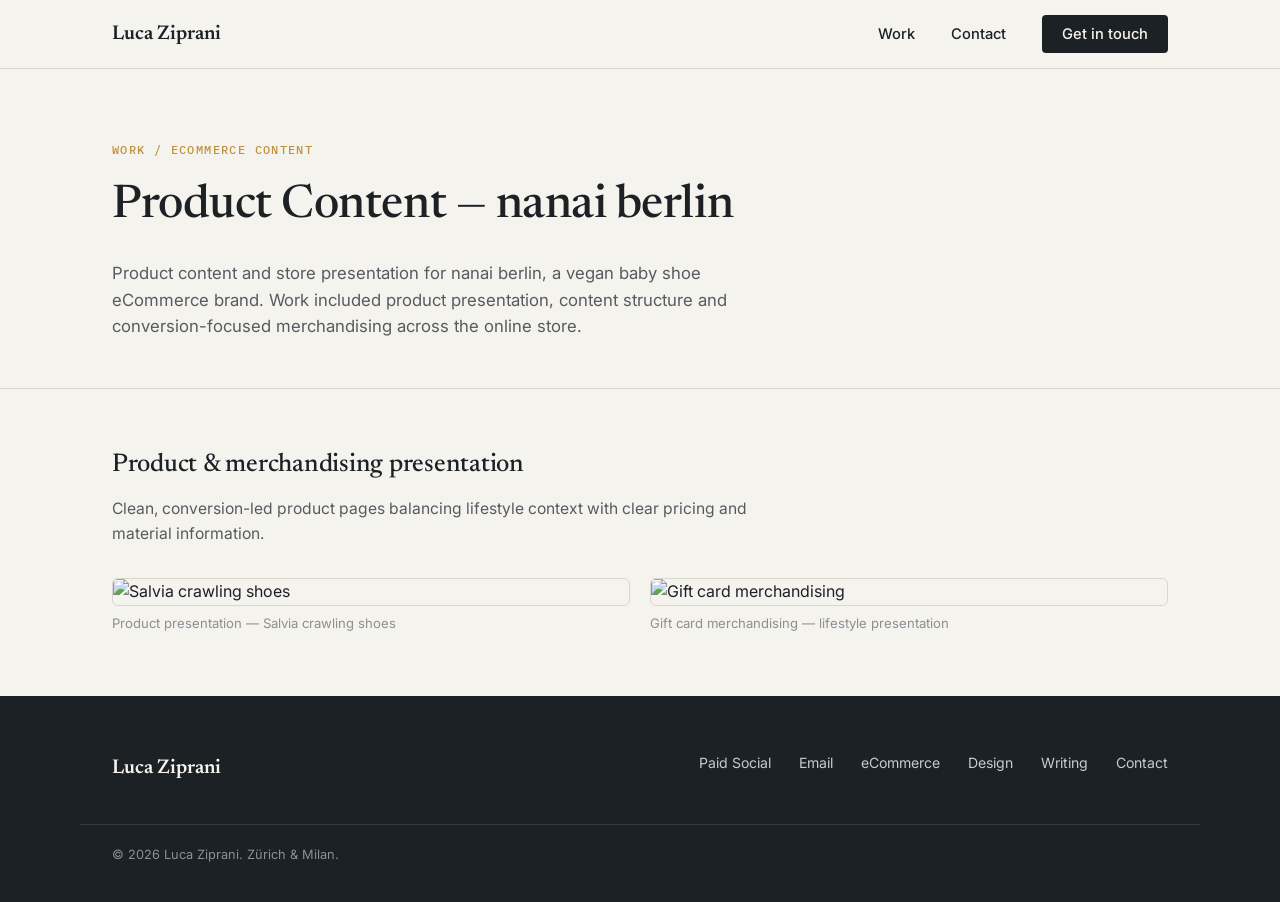
==== work-ecommerce.html @ 85573b86 "Add files via upload" ====
<!DOCTYPE html>
<html lang="en">
<head>
<meta charset="UTF-8">
<meta name="viewport" content="width=device-width, initial-scale=1.0">
<title>eCommerce Content — Luca Ziprani</title>
<link rel="stylesheet" href="style.css">
</head>
<body>

<nav class="nav">
  <div class="nav-inner">
    <a href="index.html" class="logo">Luca Ziprani</a>
    <button class="menu-toggle" id="menuToggle"><span></span><span></span><span></span></button>
    <ul class="nav-links" id="navLinks">
      <li class="has-dropdown">
        <a>Work</a>
        <div class="dropdown">
          <a href="work-paid-social.html">Paid Social</a>
          <a href="work-email.html">Email Marketing</a>
          <a href="work-ecommerce.html">eCommerce Content</a>
          <a href="work-design.html">Design &amp; Editorial</a>
          <a href="work-content.html">Content &amp; Copywriting</a>
        </div>
      </li>
      <li><a href="contact.html">Contact</a></li>
      <li><a href="contact.html" class="nav-cta">Get in touch</a></li>
    </ul>
  </div>
</nav>

<section class="page-hero">
  <div class="container">
    <span class="eyebrow">Work / eCommerce Content</span>
    <h1>Product Content — nanai berlin</h1>
    <p class="lead">Product content and store presentation for nanai berlin, a vegan baby shoe eCommerce brand. Work included product presentation, content structure and conversion-focused merchandising across the online store.</p>
  </div>
</section>

<section class="container">
  <div class="section">
    <h2>Product &amp; merchandising presentation</h2>
    <p class="desc">Clean, conversion-led product pages balancing lifestyle context with clear pricing and material information.</p>
    <div class="img-row cols-2">
      <div class="img-card"><img src="images/nanai-1.jpg" alt="Salvia crawling shoes"><p class="cap">Product presentation — Salvia crawling shoes</p></div>
      <div class="img-card"><img src="images/nanai-2.jpg" alt="Gift card merchandising"><p class="cap">Gift card merchandising — lifestyle presentation</p></div>
    </div>
  </div>
</section>

<footer class="footer">
  <div class="container footer-inner">
    <div><a href="index.html" class="logo">Luca Ziprani</a></div>
    <ul class="footer-links">
      <li><a href="work-paid-social.html">Paid Social</a></li>
      <li><a href="work-email.html">Email</a></li>
      <li><a href="work-ecommerce.html">eCommerce</a></li>
      <li><a href="work-design.html">Design</a></li>
      <li><a href="work-content.html">Writing</a></li>
      <li><a href="contact.html">Contact</a></li>
    </ul>
  </div>
  <div class="container footer-bottom">&copy; 2026 Luca Ziprani. Zürich &amp; Milan.</div>
</footer>

<script>
  const toggle = document.getElementById('menuToggle');
  const links = document.getElementById('navLinks');
  toggle.addEventListener('click', () => links.classList.toggle('open'));
  document.querySelectorAll('.has-dropdown > a').forEach(el => {
    el.addEventListener('click', (e) => {
      if (window.innerWidth <= 640) { e.preventDefault(); el.parentElement.classList.toggle('open'); }
    });
  });
</script>

</body>
</html>
---- style.css ----
@import url('https://fonts.googleapis.com/css2?family=Newsreader:ital,wght@0,400;0,500;0,600;1,400&family=Inter:wght@400;500;600&family=IBM+Plex+Mono:wght@500&display=swap');

:root {
  --paper: #F5F3EE;
  --paper-alt: #EFECE4;
  --ink: #1C2126;
  --ink-soft: #565B60;
  --ink-faint: #8B8F92;
  --accent: #24466B;
  --accent-warm: #C0923F;
  --line: #DCD7CC;
  --white: #FFFFFF;
}

* { margin: 0; padding: 0; box-sizing: border-box; }

html { scroll-behavior: smooth; }

body {
  background: var(--paper);
  color: var(--ink);
  font-family: 'Inter', sans-serif;
  font-size: 16px;
  line-height: 1.6;
}

img { max-width: 100%; display: block; }

a { color: inherit; text-decoration: none; }

h1, h2, h3 {
  font-family: 'Newsreader', serif;
  font-weight: 500;
  letter-spacing: -0.01em;
  color: var(--ink);
}

.eyebrow {
  font-family: 'IBM Plex Mono', monospace;
  font-size: 0.72rem;
  font-weight: 500;
  letter-spacing: 0.12em;
  text-transform: uppercase;
  color: var(--accent-warm);
  margin-bottom: 10px;
  display: block;
}

.container {
  max-width: 1120px;
  margin: 0 auto;
  padding: 0 32px;
}

/* ---------- NAV ---------- */
.nav {
  position: sticky;
  top: 0;
  z-index: 100;
  background: rgba(245, 243, 238, 0.92);
  backdrop-filter: blur(8px);
  border-bottom: 1px solid var(--line);
}

.nav-inner {
  max-width: 1120px;
  margin: 0 auto;
  padding: 18px 32px;
  display: flex;
  align-items: center;
  justify-content: space-between;
}

.logo {
  font-family: 'Newsreader', serif;
  font-size: 1.25rem;
  font-weight: 600;
  color: var(--ink);
}

.nav-links {
  display: flex;
  align-items: center;
  gap: 36px;
  list-style: none;
}

.nav-links > li { position: relative; }

.nav-links > li > a {
  font-size: 0.92rem;
  font-weight: 500;
  color: var(--ink);
  cursor: pointer;
}

.nav-links > li > a:hover { color: var(--accent-warm); }

.dropdown {
  position: absolute;
  top: 100%;
  left: -20px;
  margin-top: 14px;
  background: var(--white);
  border: 1px solid var(--line);
  border-radius: 6px;
  min-width: 240px;
  padding: 8px;
  opacity: 0;
  visibility: hidden;
  transform: translateY(6px);
  transition: all 0.18s ease;
  box-shadow: 0 12px 28px rgba(28,33,38,0.08);
}

.has-dropdown:hover .dropdown {
  opacity: 1;
  visibility: visible;
  transform: translateY(0);
}

.dropdown a {
  display: block;
  padding: 10px 12px;
  border-radius: 4px;
  font-size: 0.88rem;
  color: var(--ink-soft);
}

.dropdown a:hover { background: var(--paper-alt); color: var(--ink); }

.nav-cta {
  background: var(--ink);
  color: var(--paper) !important;
  padding: 10px 20px;
  border-radius: 4px;
  font-size: 0.88rem;
  font-weight: 500;
}

.nav-cta:hover { background: var(--accent); }

.menu-toggle {
  display: none;
  flex-direction: column;
  gap: 5px;
  cursor: pointer;
  background: none;
  border: none;
}

.menu-toggle span {
  width: 22px;
  height: 2px;
  background: var(--ink);
}

/* ---------- BUTTONS ---------- */
.btn {
  display: inline-block;
  padding: 13px 26px;
  border-radius: 4px;
  font-size: 0.92rem;
  font-weight: 500;
  transition: all 0.15s ease;
}

.btn-primary {
  background: var(--ink);
  color: var(--paper);
}
.btn-primary:hover { background: var(--accent); }

.btn-outline {
  border: 1px solid var(--ink);
  color: var(--ink);
}
.btn-outline:hover { background: var(--ink); color: var(--paper); }

/* ---------- HERO ---------- */
.hero {
  padding: 100px 0 80px;
  position: relative;
  overflow: hidden;
}

.hero-grid {
  display: grid;
  grid-template-columns: 1.1fr 0.9fr;
  gap: 48px;
  align-items: center;
}

.hero h1 {
  font-size: clamp(2.6rem, 5vw, 4rem);
  line-height: 1.06;
  margin-bottom: 22px;
}

.hero p.lead {
  font-size: 1.1rem;
  color: var(--ink-soft);
  max-width: 480px;
  margin-bottom: 32px;
}

.hero-ctas { display: flex; gap: 14px; flex-wrap: wrap; }

.zigzag {
  width: 100%;
  height: auto;
}

/* ---------- PAGE HERO (subpages) ---------- */
.page-hero {
  padding: 72px 0 48px;
  border-bottom: 1px solid var(--line);
}

.page-hero h1 { font-size: clamp(2.1rem, 4vw, 2.9rem); margin-bottom: 16px; }
.page-hero p.lead { font-size: 1.05rem; color: var(--ink-soft); max-width: 620px; }

/* ---------- CATEGORY GRID (homepage) ---------- */
.cat-grid {
  display: grid;
  grid-template-columns: repeat(3, 1fr);
  gap: 24px;
  padding: 20px 0 100px;
}

.cat-card {
  background: var(--white);
  border: 1px solid var(--line);
  border-radius: 8px;
  overflow: hidden;
  transition: transform 0.18s ease, box-shadow 0.18s ease;
}

.cat-card:hover {
  transform: translateY(-4px);
  box-shadow: 0 16px 32px rgba(28,33,38,0.08);
}

.cat-card .thumb {
  aspect-ratio: 4/3;
  overflow: hidden;
  background: var(--paper-alt);
}

.cat-card .thumb img { width: 100%; height: 100%; object-fit: cover; }

.cat-card .body { padding: 20px 22px 24px; }

.cat-card h3 { font-size: 1.15rem; margin-bottom: 6px; }

.cat-card p { font-size: 0.9rem; color: var(--ink-soft); }

/* ---------- CONTENT SECTIONS ---------- */
.section { padding: 56px 0; border-bottom: 1px solid var(--line); }
.section:last-of-type { border-bottom: none; }

.section h2 { font-size: 1.6rem; margin-bottom: 10px; }
.section .desc { color: var(--ink-soft); max-width: 680px; margin-bottom: 32px; font-size: 0.98rem; }

.img-row {
  display: grid;
  gap: 20px;
  margin-bottom: 8px;
}
.img-row.cols-2 { grid-template-columns: 1fr 1fr; }
.img-row.cols-3 { grid-template-columns: 1fr 1fr 1fr; }
.img-row.cols-4 { grid-template-columns: repeat(4, 1fr); }

.img-card { }
.img-card img {
  border-radius: 6px;
  border: 1px solid var(--line);
  width: 100%;
}
.img-card .cap {
  font-size: 0.82rem;
  color: var(--ink-faint);
  margin-top: 8px;
  line-height: 1.4;
}

/* ---------- ARTICLE LIST ---------- */
.article-list {
  display: flex;
  flex-direction: column;
  gap: 0;
}

.article-item {
  display: grid;
  grid-template-columns: 140px 1fr auto;
  gap: 24px;
  align-items: center;
  padding: 22px 0;
  border-bottom: 1px solid var(--line);
}

.article-item:first-child { border-top: 1px solid var(--line); }

.article-item img {
  border-radius: 5px;
  aspect-ratio: 4/3;
  object-fit: cover;
  width: 100%;
}

.article-item h3 { font-size: 1.08rem; margin-bottom: 4px; }
.article-item .meta { font-size: 0.83rem; color: var(--ink-faint); }

.article-item .dl {
  font-family: 'IBM Plex Mono', monospace;
  font-size: 0.76rem;
  letter-spacing: 0.05em;
  text-transform: uppercase;
  color: var(--accent);
  white-space: nowrap;
  border: 1px solid var(--accent);
  padding: 9px 16px;
  border-radius: 4px;
}
.article-item .dl:hover { background: var(--accent); color: var(--white); }

/* ---------- FOOTER ---------- */
.footer {
  background: var(--ink);
  color: var(--paper);
  padding: 56px 0 36px;
}

.footer-inner {
  display: flex;
  justify-content: space-between;
  align-items: flex-start;
  flex-wrap: wrap;
  gap: 24px;
}

.footer .logo { color: var(--paper); }

.footer-links {
  display: flex;
  gap: 28px;
  list-style: none;
  font-size: 0.88rem;
}

.footer-links a { color: #C7CBCE; }
.footer-links a:hover { color: var(--paper); }

.footer-bottom {
  margin-top: 40px;
  padding-top: 20px;
  border-top: 1px solid #34393E;
  font-size: 0.8rem;
  color: #8B9094;
}

/* ---------- CONTACT ---------- */
.contact-block {
  padding: 90px 0 110px;
  text-align: center;
}
.contact-block h1 { font-size: clamp(2.2rem, 4vw, 3.2rem); margin-bottom: 18px; }
.contact-block p.lead { color: var(--ink-soft); max-width: 480px; margin: 0 auto 36px; font-size: 1.05rem; }
.contact-email {
  font-family: 'Newsreader', serif;
  font-size: 1.6rem;
  color: var(--accent);
  border-bottom: 1px solid var(--accent);
  padding-bottom: 4px;
}

/* ---------- RESPONSIVE ---------- */
@media (max-width: 860px) {
  .hero-grid { grid-template-columns: 1fr; }
  .cat-grid { grid-template-columns: 1fr 1fr; }
  .img-row.cols-3, .img-row.cols-4 { grid-template-columns: 1fr 1fr; }
  .article-item { grid-template-columns: 90px 1fr; }
  .article-item .dl { grid-column: 1 / -1; justify-self: start; margin-top: 6px; }
}

@media (max-width: 640px) {
  .nav-links { position: fixed; top: 64px; left: 0; right: 0; bottom: 0; background: var(--paper); flex-direction: column; align-items: flex-start; padding: 32px; gap: 20px; display: none; overflow-y: auto; }
  .nav-links.open { display: flex; }
  .has-dropdown .dropdown { position: static; opacity: 1; visibility: visible; transform: none; box-shadow: none; border: none; padding: 8px 0 0 12px; display: none; }
  .has-dropdown.open .dropdown { display: block; }
  .menu-toggle { display: flex; }
  .cat-grid { grid-template-columns: 1fr; }
  .img-row.cols-2, .img-row.cols-3, .img-row.cols-4 { grid-template-columns: 1fr; }
  .article-item { grid-template-columns: 70px 1fr; gap: 14px; }
}
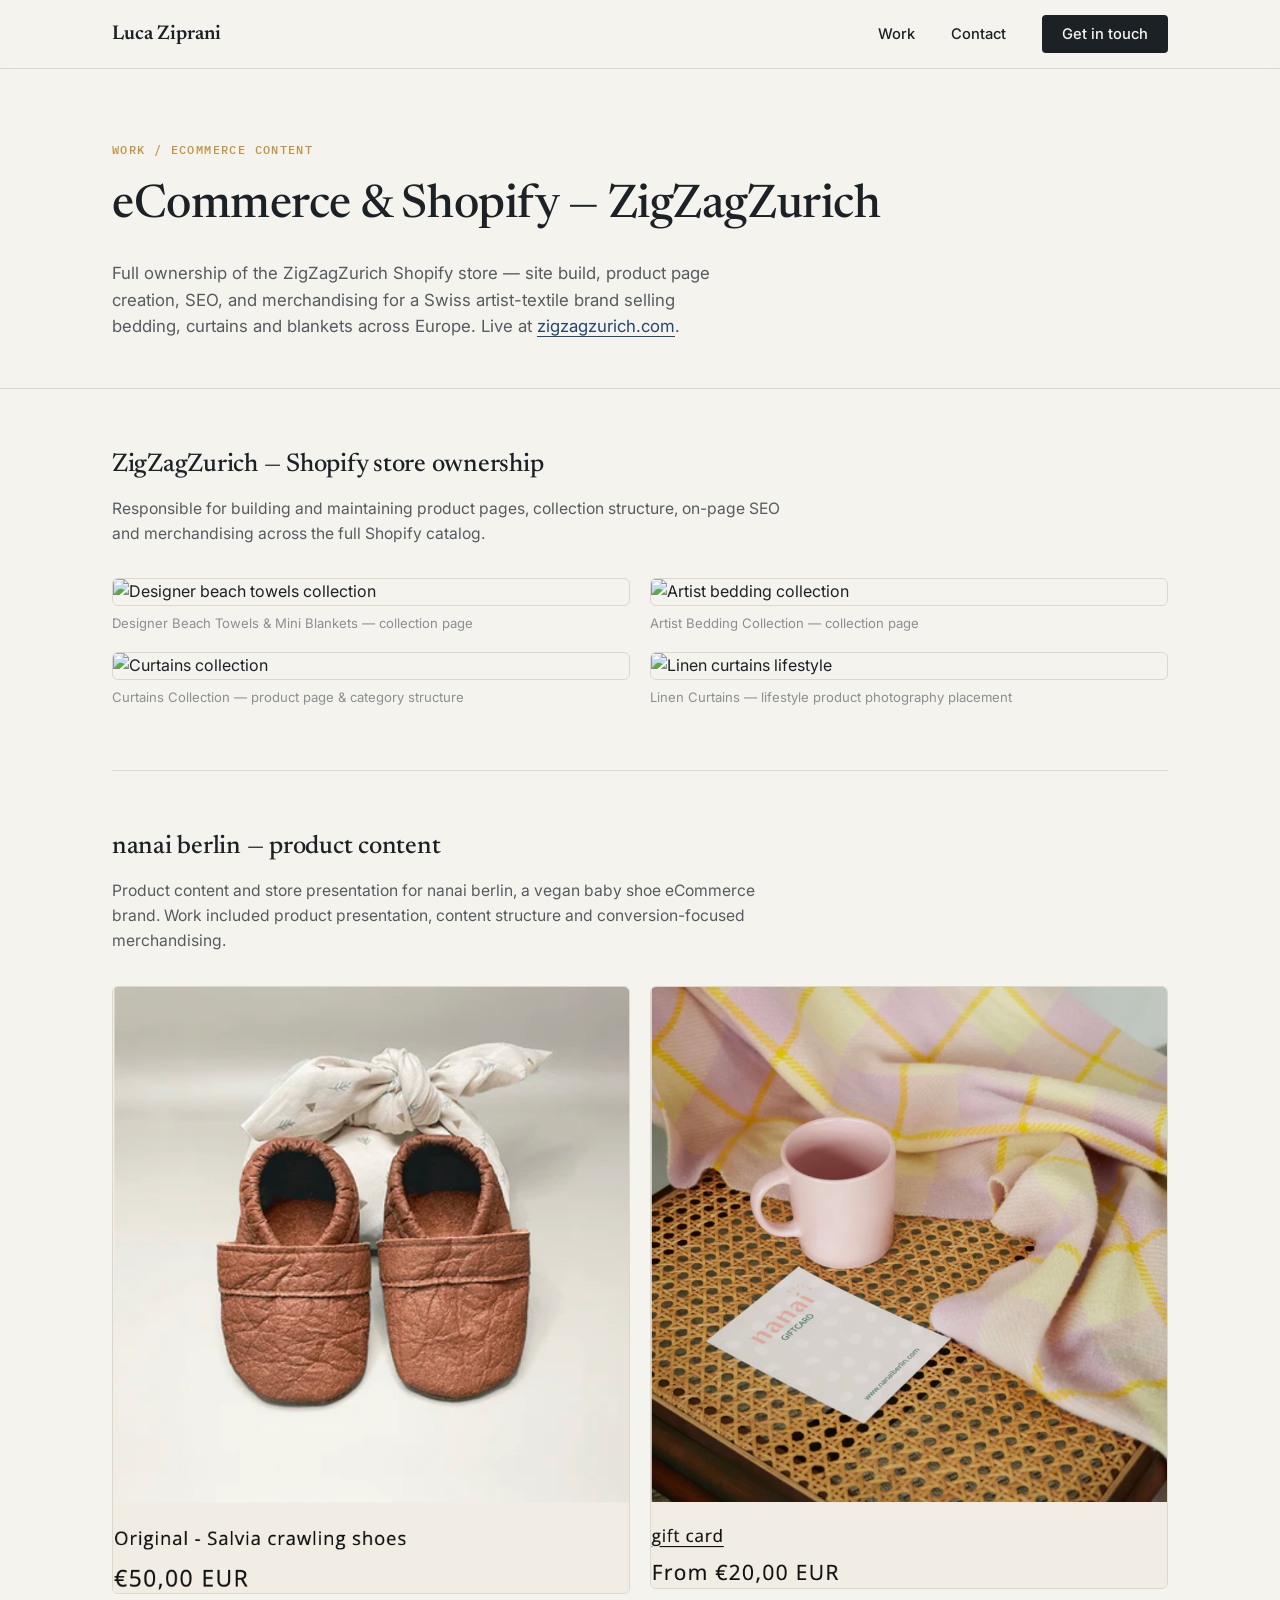
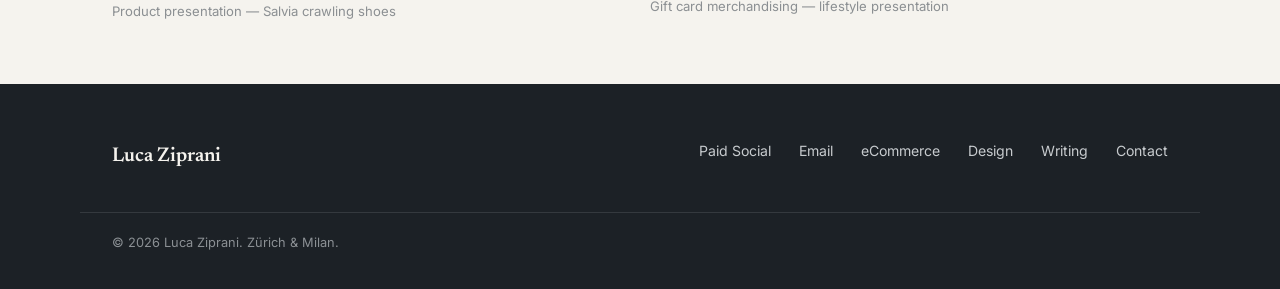
==== commit 9a9f732e: "Add files via upload" ====
--- a/work-ecommerce.html
+++ b/work-ecommerce.html
@@ -32,20 +32,35 @@
 <section class="page-hero">
   <div class="container">
     <span class="eyebrow">Work / eCommerce Content</span>
-    <h1>Product Content — nanai berlin</h1>
-    <p class="lead">Product content and store presentation for nanai berlin, a vegan baby shoe eCommerce brand. Work included product presentation, content structure and conversion-focused merchandising across the online store.</p>
+    <h1>eCommerce &amp; Shopify — ZigZagZurich</h1>
+    <p class="lead">Full ownership of the ZigZagZurich Shopify store — site build, product page creation, SEO, and merchandising for a Swiss artist-textile brand selling bedding, curtains and blankets across Europe. Live at <a href="https://zigzagzurich.com" target="_blank" style="color:var(--accent);border-bottom:1px solid var(--accent);">zigzagzurich.com</a>.</p>
   </div>
 </section>
 
 <section class="container">
+
   <div class="section">
-    <h2>Product &amp; merchandising presentation</h2>
-    <p class="desc">Clean, conversion-led product pages balancing lifestyle context with clear pricing and material information.</p>
+    <h2>ZigZagZurich — Shopify store ownership</h2>
+    <p class="desc">Responsible for building and maintaining product pages, collection structure, on-page SEO and merchandising across the full Shopify catalog.</p>
+    <div class="img-row cols-2">
+      <div class="img-card"><img src="https://zigzagzurich.com/cdn/shop/collections/31048007715.jpg?v=1774968402&width=1024" alt="Designer beach towels collection"><p class="cap">Designer Beach Towels &amp; Mini Blankets — collection page</p></div>
+      <div class="img-card"><img src="https://zigzagzurich.com/cdn/shop/collections/104720260.jpg?v=1774968249&width=1024" alt="Artist bedding collection"><p class="cap">Artist Bedding Collection — collection page</p></div>
+    </div>
+    <div class="img-row cols-2" style="margin-top:20px;">
+      <div class="img-card"><img src="https://zigzagzurich.com/cdn/shop/collections/103859268.jpg?v=1774968194&width=1024" alt="Curtains collection"><p class="cap">Curtains Collection — product page &amp; category structure</p></div>
+      <div class="img-card"><img src="https://cdn.shopify.com/s/files/1/0780/3203/files/Linen_Curtains_at_ZigZagZurich.webp?v=1718201895" alt="Linen curtains lifestyle"><p class="cap">Linen Curtains — lifestyle product photography placement</p></div>
+    </div>
+  </div>
+
+  <div class="section">
+    <h2>nanai berlin — product content</h2>
+    <p class="desc">Product content and store presentation for nanai berlin, a vegan baby shoe eCommerce brand. Work included product presentation, content structure and conversion-focused merchandising.</p>
     <div class="img-row cols-2">
       <div class="img-card"><img src="images/nanai-1.jpg" alt="Salvia crawling shoes"><p class="cap">Product presentation — Salvia crawling shoes</p></div>
       <div class="img-card"><img src="images/nanai-2.jpg" alt="Gift card merchandising"><p class="cap">Gift card merchandising — lifestyle presentation</p></div>
     </div>
   </div>
+
 </section>
 
 <footer class="footer">
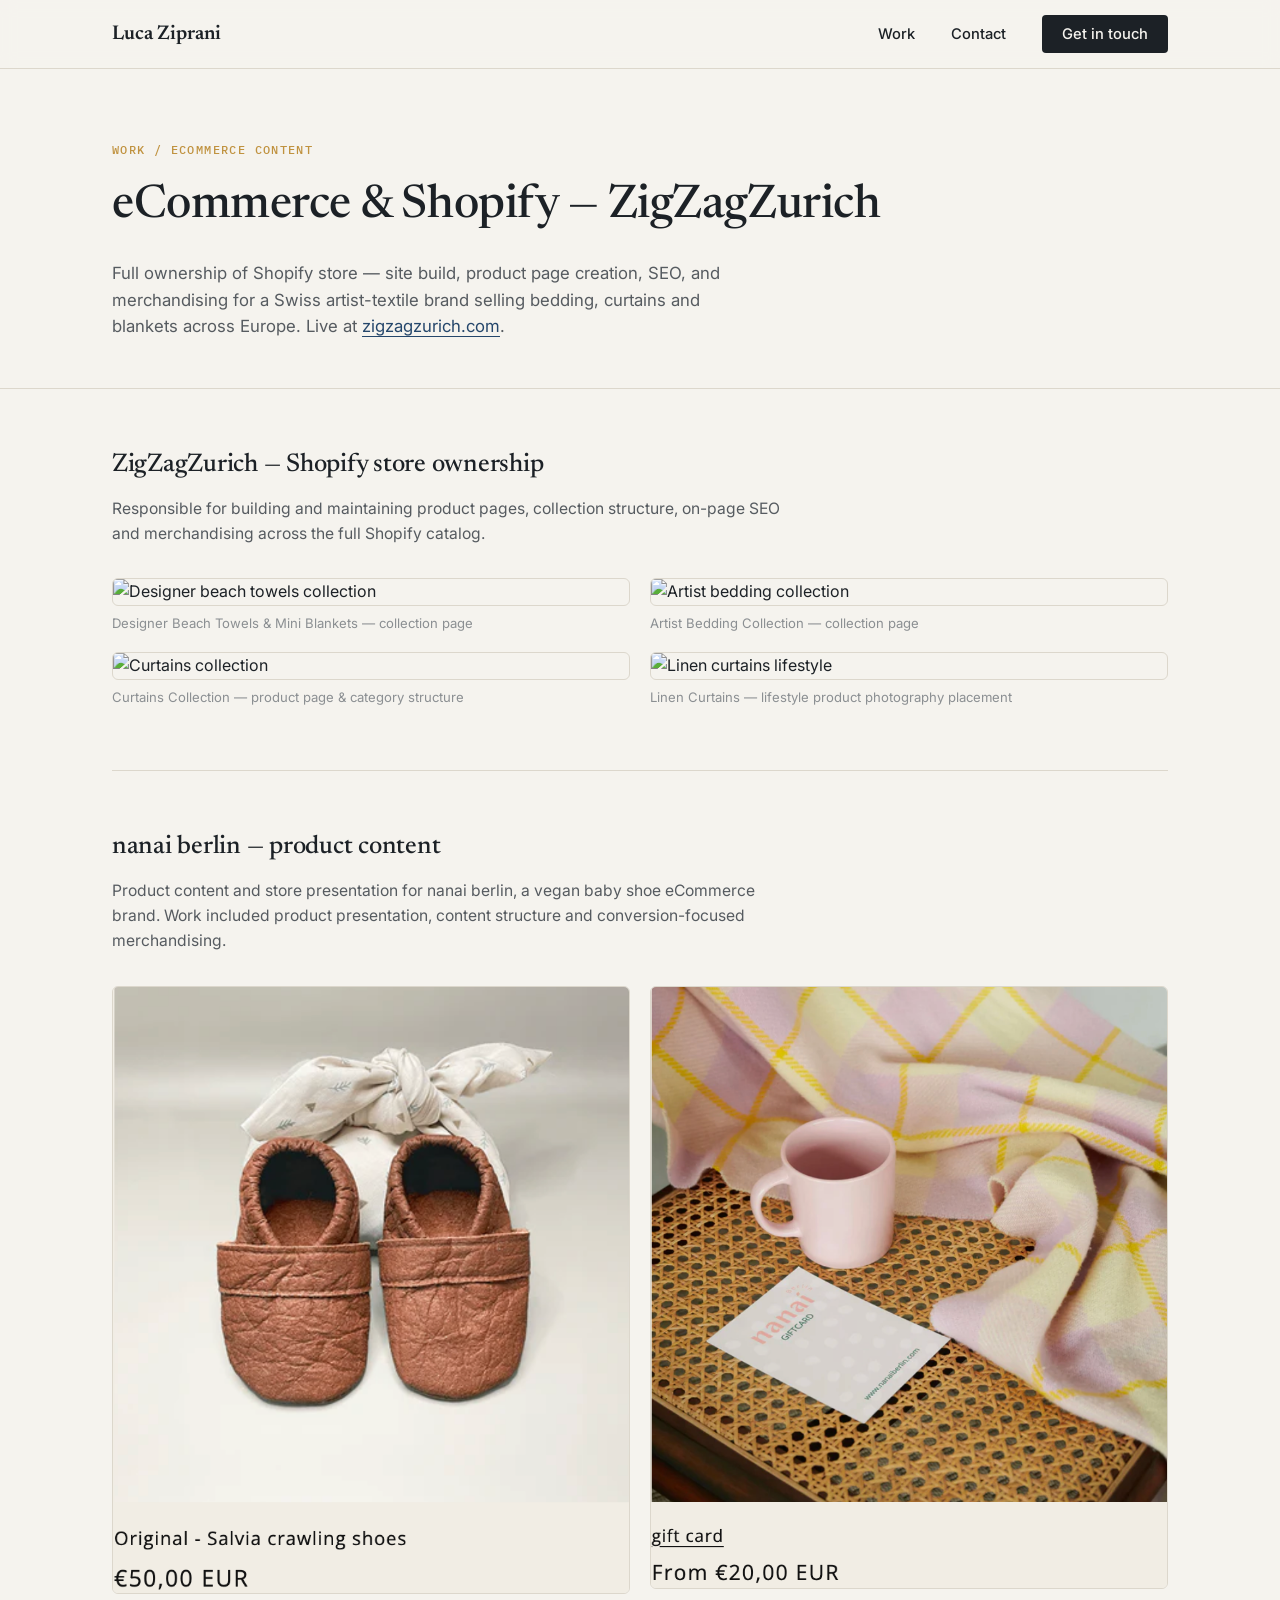
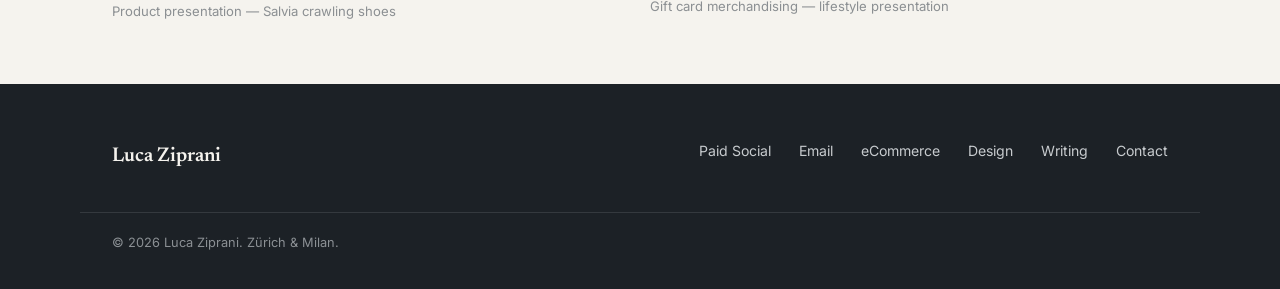
==== commit 2c56c39f: "Update work-ecommerce.html" ====
--- a/work-ecommerce.html
+++ b/work-ecommerce.html
@@ -33,7 +33,7 @@
   <div class="container">
     <span class="eyebrow">Work / eCommerce Content</span>
     <h1>eCommerce &amp; Shopify — ZigZagZurich</h1>
-    <p class="lead">Full ownership of the ZigZagZurich Shopify store — site build, product page creation, SEO, and merchandising for a Swiss artist-textile brand selling bedding, curtains and blankets across Europe. Live at <a href="https://zigzagzurich.com" target="_blank" style="color:var(--accent);border-bottom:1px solid var(--accent);">zigzagzurich.com</a>.</p>
+    <p class="lead">Full ownership of Shopify store — site build, product page creation, SEO, and merchandising for a Swiss artist-textile brand selling bedding, curtains and blankets across Europe. Live at <a href="https://zigzagzurich.com" target="_blank" style="color:var(--accent);border-bottom:1px solid var(--accent);">zigzagzurich.com</a>.</p>
   </div>
 </section>
 
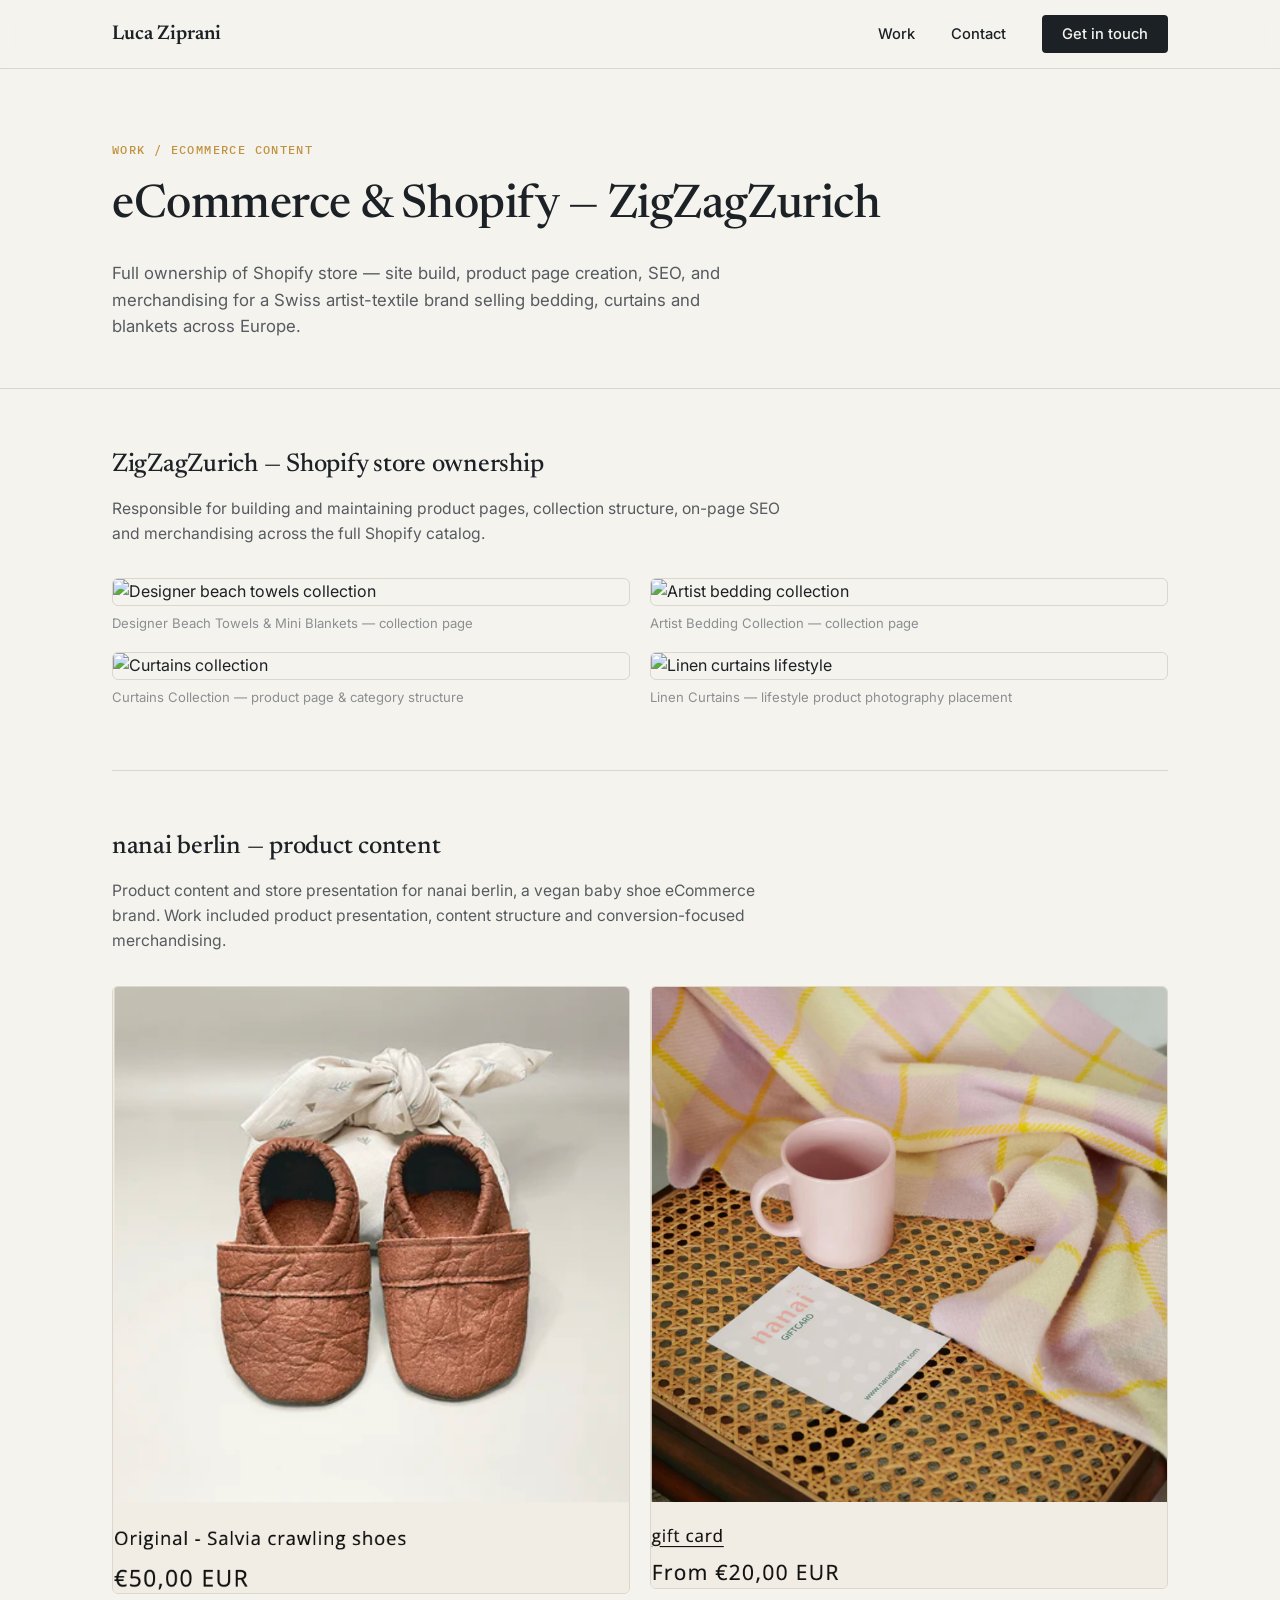
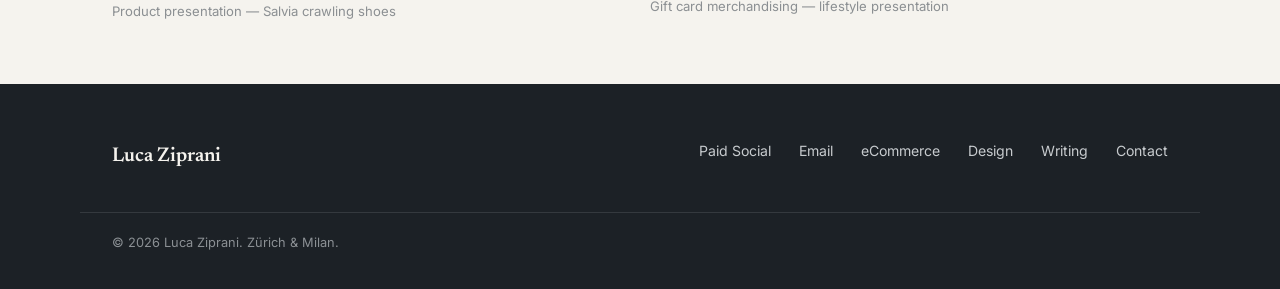
==== commit 68abd6ea: "Update work-ecommerce.html" ====
--- a/work-ecommerce.html
+++ b/work-ecommerce.html
@@ -33,8 +33,7 @@
   <div class="container">
     <span class="eyebrow">Work / eCommerce Content</span>
     <h1>eCommerce &amp; Shopify — ZigZagZurich</h1>
-    <p class="lead">Full ownership of Shopify store — site build, product page creation, SEO, and merchandising for a Swiss artist-textile brand selling bedding, curtains and blankets across Europe. Live at <a href="https://zigzagzurich.com" target="_blank" style="color:var(--accent);border-bottom:1px solid var(--accent);">zigzagzurich.com</a>.</p>
-  </div>
+    <p class="lead">Full ownership of Shopify store — site build, product page creation, SEO, and merchandising for a Swiss artist-textile brand selling bedding, curtains and blankets across Europe.</p>
 </section>
 
 <section class="container">
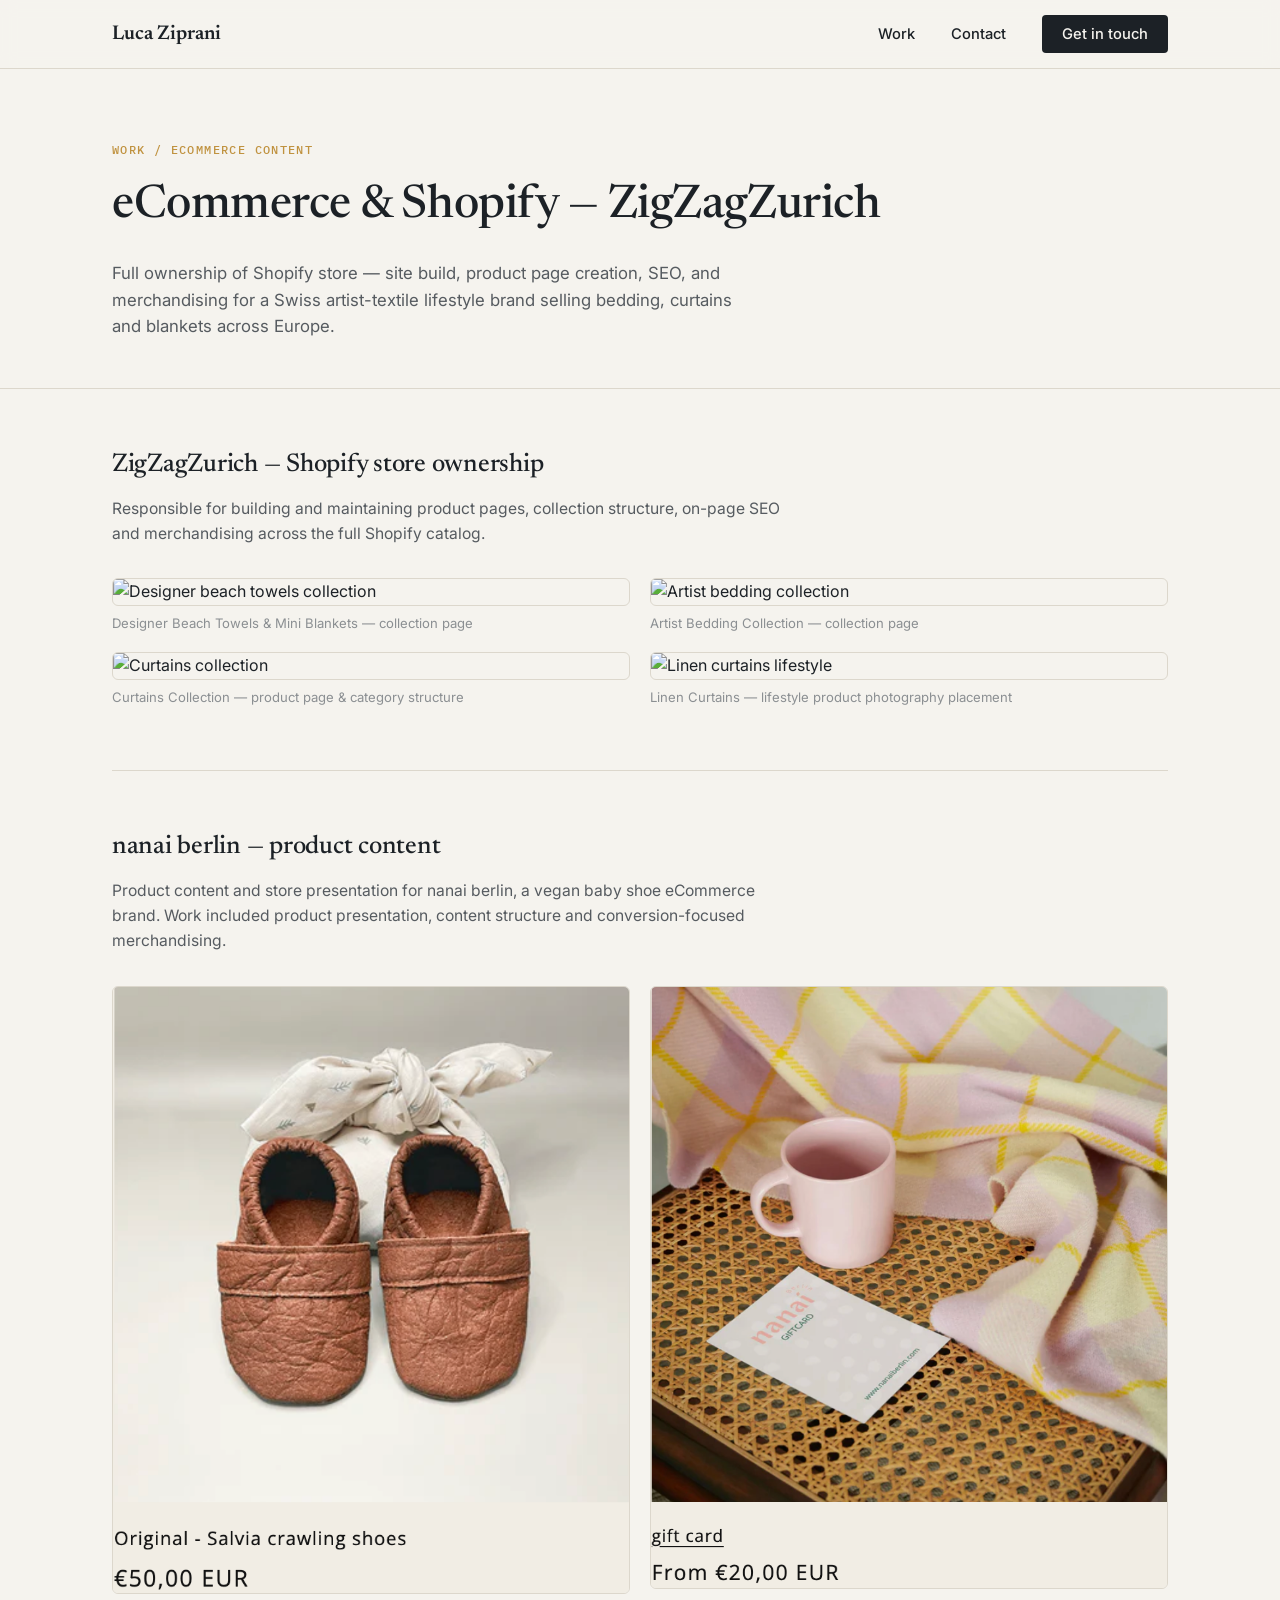
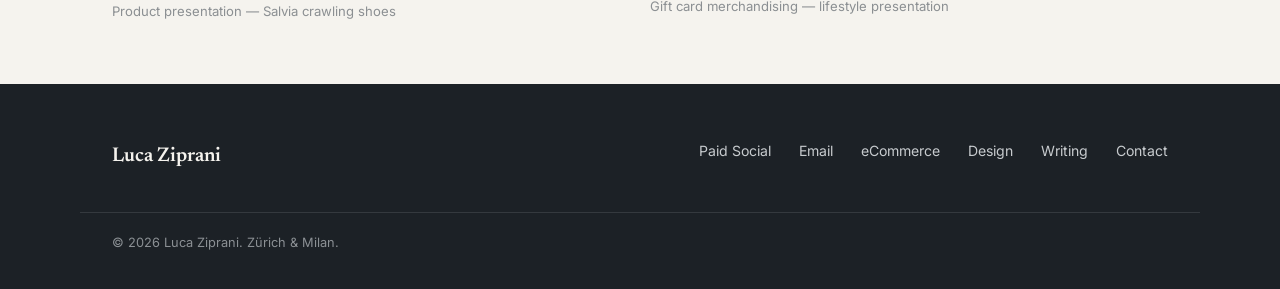
==== commit 8d965cf5: "Update work-ecommerce.html" ====
--- a/work-ecommerce.html
+++ b/work-ecommerce.html
@@ -33,7 +33,7 @@
   <div class="container">
     <span class="eyebrow">Work / eCommerce Content</span>
     <h1>eCommerce &amp; Shopify — ZigZagZurich</h1>
-    <p class="lead">Full ownership of Shopify store — site build, product page creation, SEO, and merchandising for a Swiss artist-textile brand selling bedding, curtains and blankets across Europe.</p>
+    <p class="lead">Full ownership of Shopify store — site build, product page creation, SEO, and merchandising for a Swiss artist-textile lifestyle brand selling bedding, curtains and blankets across Europe.</p>
 </section>
 
 <section class="container">
